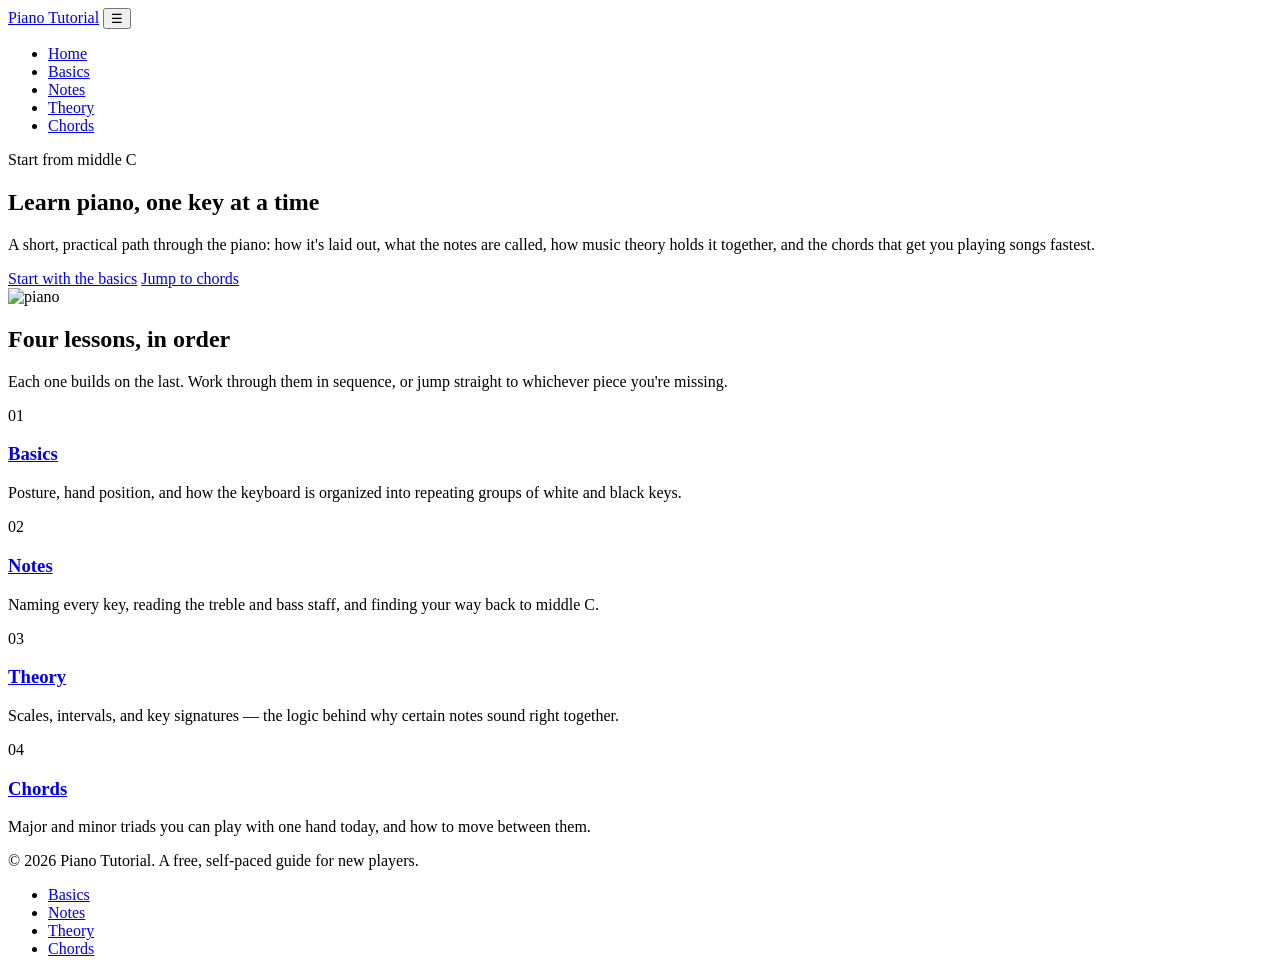
==== index.html @ c7feaade "Create index.html for piano tutorial homepage This HTML file serves as the main page for the piano t" ====
<!DOCTYPE html>
<html lang="en">

<head>
  <meta charset="UTF-8">
  <meta name="viewport" content="width=device-width, initial-scale=1.0">
  <title>Home — Piano Tutorial</title>
  <meta name="description" content="Learn piano from the ground up: keyboard basics, note names, theory, and chords.">
  <link rel="preconnect" href="https://fonts.googleapis.com">
  <link rel="preconnect" href="https://fonts.gstatic.com" crossorigin>
  <link
    href="https://fonts.googleapis.com/css2?family=Fraunces:ital,wght@0,500;0,600;1,500;1,600&family=Public+Sans:wght@400;500;600;700&display=swap"
    rel="stylesheet">
  <link rel="stylesheet" href="styles.css">
</head>

<body>
  <header class="site-header">
    <div class="container">
      <a class="logo" href="index.html">Piano Tutorial</a>
      <button class="nav-toggle" aria-label="Toggle menu" aria-expanded="false">&#9776;</button>
      <nav aria-label="Primary">
        <ul class="nav-links">
          <li><a href="index.html" aria-current="page">Home</a></li>
          <li><a href="basics.html">Basics</a></li>
          <li><a href="notes.html">Notes</a></li>
          <li><a href="theory.html">Theory</a></li>
          <li><a href="chords.html">Chords</a></li>
        </ul>
      </nav>
    </div>
  </header>

  <main>
    <section class="hero container">
      <p class="eyebrow">Start from middle C</p>
      <h1>Learn piano, one key at a time</h1>
      <p class="lede">A short, practical path through the piano: how it's laid out, what the notes are called, how music
        theory holds it together, and the chords that get you playing songs fastest.</p>
      <div class="hero-actions">
        <a class="btn btn-primary" href="basics.html">Start with the basics</a>
        <a class="btn btn-secondary" href="chords.html">Jump to chords</a>
      </div>
      <div class="keyboard-frame">
        <img src="img/piano.png" alt="piano">
      </div>
    </section>

    <section class="section container">
      <div class="section-head">
        <h2>Four lessons, in order</h2>
        <p>Each one builds on the last. Work through them in sequence, or jump straight to whichever piece you're
          missing.</p>
      </div>
      <div class="grid">
        <div class="card">
          <span class="index">01</span>
          <h3><a href="basics.html">Basics</a></h3>
          <p>Posture, hand position, and how the keyboard is organized into repeating groups of white and black keys.
          </p>
        </div>
        <div class="card">
          <span class="index">02</span>
          <h3><a href="notes.html">Notes</a></h3>
          <p>Naming every key, reading the treble and bass staff, and finding your way back to middle C.</p>
        </div>
        <div class="card">
          <span class="index">03</span>
          <h3><a href="theory.html">Theory</a></h3>
          <p>Scales, intervals, and key signatures — the logic behind why certain notes sound right together.</p>
        </div>
        <div class="card">
          <span class="index">04</span>
          <h3><a href="chords.html">Chords</a></h3>
          <p>Major and minor triads you can play with one hand today, and how to move between them.</p>
        </div>
      </div>
    </section>

  </main>
  <footer class="site-footer">
    <div class="container">
      <p>&copy; 2026 Piano Tutorial. A free, self-paced guide for new players.</p>
      <nav aria-label="Footer">
        <ul class="nav-links">
          <li><a href="basics.html">Basics</a></li>
          <li><a href="notes.html">Notes</a></li>
          <li><a href="theory.html">Theory</a></li>
          <li><a href="chords.html">Chords</a></li>
        </ul>
      </nav>
    </div>
  </footer>

  <script src="script.js"></script>
</body>

</html>
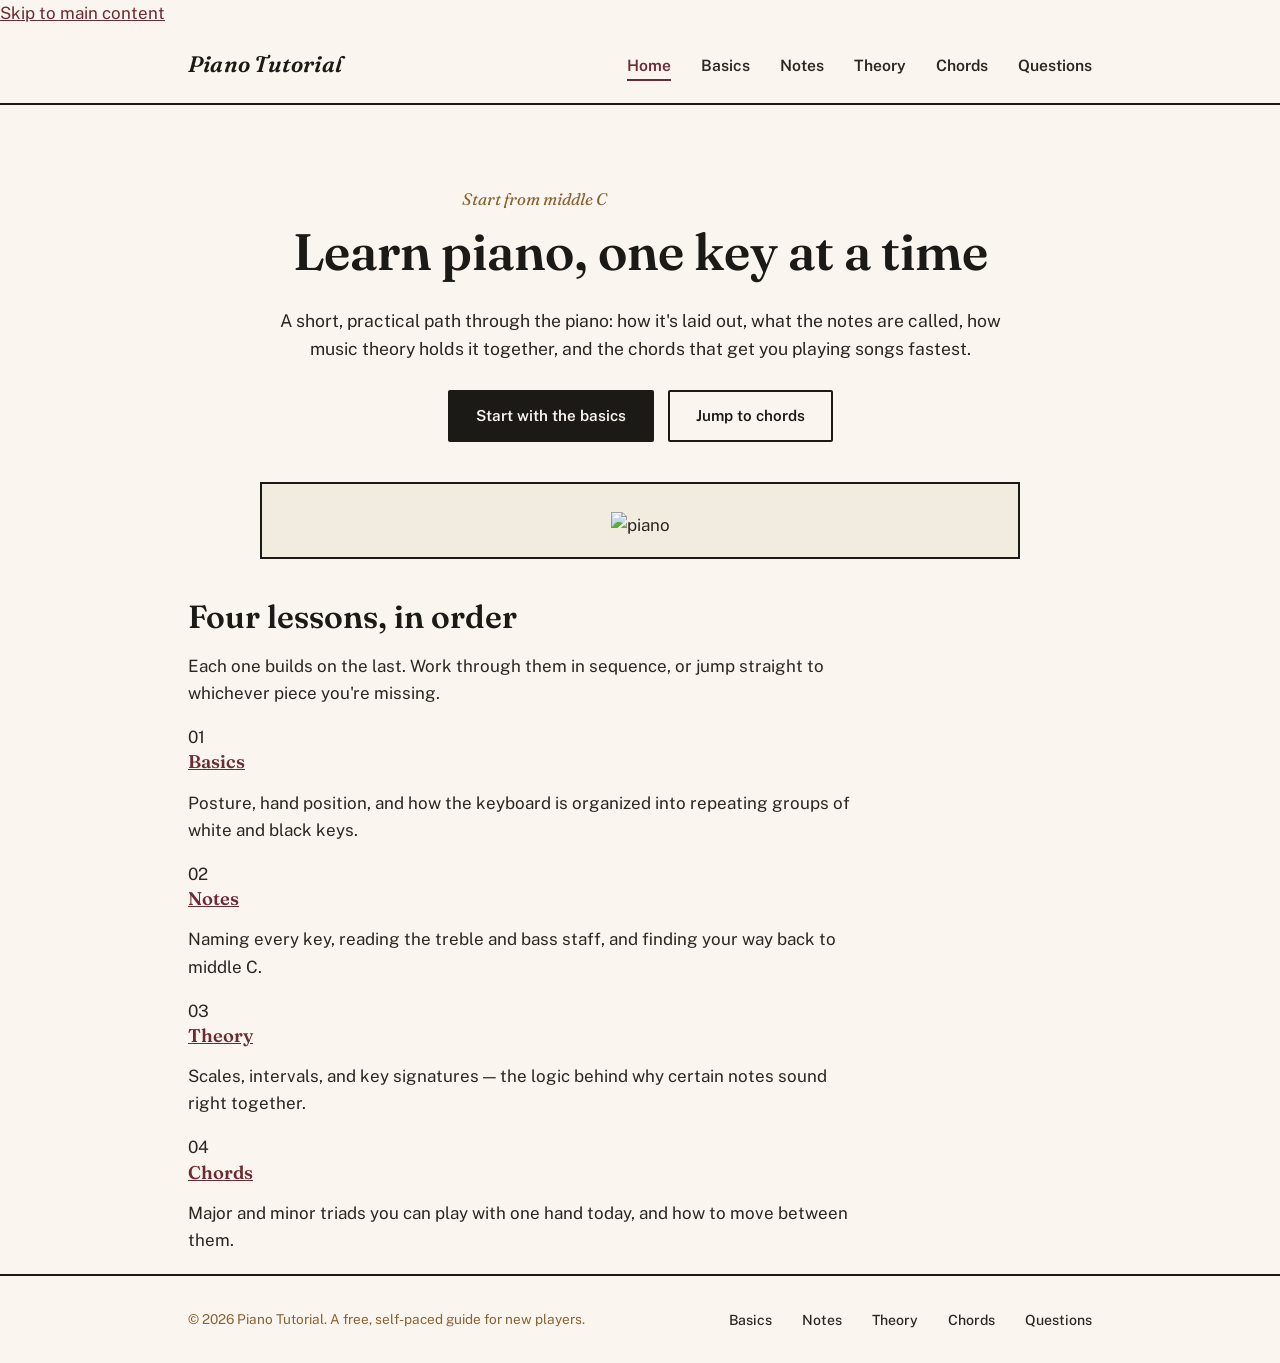
==== commit 6d88fddb: "Update title and add skip link in index.html" ====
--- a/index.html
+++ b/index.html
@@ -4,17 +4,20 @@
 <head>
   <meta charset="UTF-8">
   <meta name="viewport" content="width=device-width, initial-scale=1.0">
-  <title>Home — Piano Tutorial</title>
+  <title>Learn Piano for Beginners — Piano Tutorial</title>
   <meta name="description" content="Learn piano from the ground up: keyboard basics, note names, theory, and chords.">
+  <meta name="robots" content="index, follow">
   <link rel="preconnect" href="https://fonts.googleapis.com">
   <link rel="preconnect" href="https://fonts.gstatic.com" crossorigin>
   <link
     href="https://fonts.googleapis.com/css2?family=Fraunces:ital,wght@0,500;0,600;1,500;1,600&family=Public+Sans:wght@400;500;600;700&display=swap"
     rel="stylesheet">
   <link rel="stylesheet" href="styles.css">
+  <link rel="icon" href="images/favicon.png">
 </head>
 
 <body>
+  <a class="skip-link" href="#main">Skip to main content</a>
   <header class="site-header">
     <div class="container">
       <a class="logo" href="index.html">Piano Tutorial</a>
@@ -26,12 +29,13 @@
           <li><a href="notes.html">Notes</a></li>
           <li><a href="theory.html">Theory</a></li>
           <li><a href="chords.html">Chords</a></li>
+          <li><a href="questions.html">Questions</a></li>
         </ul>
       </nav>
     </div>
   </header>
 
-  <main>
+  <main id="main">
     <section class="hero container">
       <p class="eyebrow">Start from middle C</p>
       <h1>Learn piano, one key at a time</h1>
@@ -41,8 +45,10 @@
         <a class="btn btn-primary" href="basics.html">Start with the basics</a>
         <a class="btn btn-secondary" href="chords.html">Jump to chords</a>
       </div>
+
       <div class="keyboard-frame">
-        <img src="img/piano.png" alt="piano">
+        <img src="images/piano.png" alt="piano">
+      </div>
       </div>
     </section>
 
@@ -76,8 +82,8 @@
         </div>
       </div>
     </section>
+  </main>
 
-  </main>
   <footer class="site-footer">
     <div class="container">
       <p>&copy; 2026 Piano Tutorial. A free, self-paced guide for new players.</p>
@@ -87,6 +93,7 @@
           <li><a href="notes.html">Notes</a></li>
           <li><a href="theory.html">Theory</a></li>
           <li><a href="chords.html">Chords</a></li>
+          <li><a href="questions.html">Questions</a></li>
         </ul>
       </nav>
     </div>
--- a/styles.css
+++ b/styles.css
@@ -0,0 +1,300 @@
+:root {
+  --ivory: #faf6ef;
+  --ivory-dim: #f2ece0;
+  --ebony: #1c1a17;
+  --ink: #2a2622;
+  --brass: #a9793f;
+  --brass-dark: #8a6132;
+  --wine: #6e2a33;
+  --line: #ddd2bd;
+  --line-strong: #1c1a17;
+
+  --serif: "Fraunces", Georgia, serif;
+  --sans: "Public Sans", -apple-system, BlinkMacSystemFont, "Segoe UI", sans-serif;
+
+  --max: 960px;
+}
+
+* {
+  box-sizing: border-box;
+}
+
+html {
+  scroll-behavior: smooth;
+}
+
+body {
+  margin: 0;
+  background: var(--ivory);
+  color: var(--ink);
+  font-family: var(--sans);
+  font-size: 17px;
+  line-height: 1.6;
+  -webkit-font-smoothing: antialiased;
+}
+
+img,
+svg {
+  max-width: 100%;
+}
+
+a {
+  color: var(--wine);
+}
+
+a:focus-visible,
+button:focus-visible,
+.nav-links a:focus-visible {
+  outline: 2px solid var(--brass);
+  outline-offset: 3px;
+}
+
+h1,
+h2,
+h3 {
+  font-family: var(--serif);
+  font-weight: 600;
+  line-height: 1.15;
+  margin: 0 0 0.5em;
+  color: var(--ebony);
+}
+
+h1 {
+  font-size: clamp(2.1rem, 4vw, 3.2rem);
+}
+
+h2 {
+  font-size: clamp(1.5rem, 2.6vw, 2rem);
+}
+
+h3 {
+  font-size: 1.15rem;
+}
+
+p {
+  max-width: 68ch;
+}
+
+.container {
+  max-width: var(--max);
+  margin: 0 auto;
+  padding: 0 28px;
+}
+
+/* ---------------- Header / Nav ---------------- */
+
+.site-header {
+  border-bottom: 2px solid var(--line-strong);
+  background: var(--ivory);
+  position: sticky;
+  top: 0;
+  z-index: 10;
+}
+
+.site-header .container {
+  display: flex;
+  align-items: center;
+  justify-content: space-between;
+  height: 76px;
+}
+
+.logo {
+  font-family: var(--serif);
+  font-weight: 600;
+  font-style: italic;
+  font-size: 1.4rem;
+  color: var(--ebony);
+  text-decoration: none;
+  letter-spacing: 0.01em;
+}
+
+.nav-links {
+  display: flex;
+  gap: 30px;
+  list-style: none;
+  margin: 0;
+  padding: 0;
+}
+
+.nav-links a {
+  color: var(--ink);
+  text-decoration: none;
+  font-size: 0.98rem;
+  font-weight: 600;
+  padding-bottom: 4px;
+  border-bottom: 2px solid transparent;
+  transition: border-color 0.15s ease, color 0.15s ease;
+}
+
+.nav-links a:hover {
+  border-color: var(--brass);
+}
+
+.nav-links a[aria-current="page"] {
+  color: var(--wine);
+  border-color: var(--wine);
+}
+
+.nav-toggle {
+  display: none;
+  background: none;
+  border: 2px solid var(--line-strong);
+  width: 40px;
+  height: 36px;
+  font-size: 1.2rem;
+  line-height: 1;
+  cursor: pointer;
+  color: var(--ebony);
+  transition: transform 0.12s ease;
+}
+
+/* ---------------- Hero ---------------- */
+
+.hero {
+  padding: 64px 0 40px;
+  text-align: center;
+}
+
+.hero .eyebrow {
+  color: var(--brass-dark);
+  font-family: var(--serif);
+  font-style: italic;
+  font-size: 1.05rem;
+  margin-bottom: 10px;
+}
+
+.hero p.lede {
+  margin: 18px auto 0;
+  font-size: 1.1rem;
+  color: var(--ink);
+}
+
+.hero-actions {
+  margin-top: 26px;
+  display: flex;
+  gap: 14px;
+  justify-content: center;
+  flex-wrap: wrap;
+}
+
+.keyboard-frame {
+  margin: 40px auto 0;
+  max-width: 760px;
+  border: 2px solid var(--line-strong);
+  background: var(--ivory-dim);
+  padding: 28px 20px 18px;
+}
+
+.keyboard-caption {
+  margin-top: 10px;
+  font-size: 0.85rem;
+  color: var(--brass-dark);
+  text-align: center;
+}
+
+/* ---------------- Buttons ---------------- */
+
+.btn {
+  display: inline-block;
+  padding: 12px 26px;
+  border-radius: 2px;
+  font-weight: 600;
+  font-size: 0.95rem;
+  text-decoration: none;
+  border: 2px solid var(--ebony);
+  transition: background 0.15s ease, color 0.15s ease, transform 0.12s ease;
+}
+
+.btn-primary {
+  background: var(--ebony);
+  color: var(--ivory);
+}
+
+.btn-primary:hover {
+  background: var(--wine);
+  border-color: var(--wine);
+}
+
+.btn-secondary {
+  background: transparent;
+  color: var(--ebony);
+}
+
+.btn-secondary:hover {
+  background: var(--ivory-dim);
+}
+
+/* ---------------- Footer ---------------- */
+
+.site-footer {
+  border-top: 2px solid var(--line-strong);
+  padding: 30px 0;
+  margin-top: 20px;
+}
+
+.site-footer .container {
+  display: flex;
+  justify-content: space-between;
+  align-items: center;
+  flex-wrap: wrap;
+  gap: 12px;
+}
+
+.site-footer p {
+  margin: 0;
+  font-size: 0.85rem;
+  color: var(--brass-dark);
+}
+
+.site-footer .nav-links a {
+  font-weight: 500;
+  font-size: 0.88rem;
+}
+
+/* ---------------- Responsive ---------------- */
+
+@media (max-width: 680px) {
+  .site-header .container {
+    height: auto;
+    padding: 16px 20px;
+    flex-wrap: wrap;
+    gap: 12px;
+  }
+
+  .nav-toggle {
+    display: inline-block;
+  }
+
+  .site-header .nav-links {
+    display: none;
+    width: 100%;
+    flex-direction: column;
+    gap: 4px;
+    text-align: center;
+    padding-top: 10px;
+    border-top: 1px solid var(--line);
+  }
+
+  .site-header .nav-links.is-open {
+    display: flex;
+  }
+
+  .keyboard-frame {
+    padding: 18px 10px 14px;
+  }
+
+  .site-footer .container {
+    flex-direction: column;
+    text-align: center;
+  }
+}
+
+@media (prefers-reduced-motion: reduce) {
+  html {
+    scroll-behavior: auto;
+  }
+
+  * {
+    transition: none !important;
+  }
+}
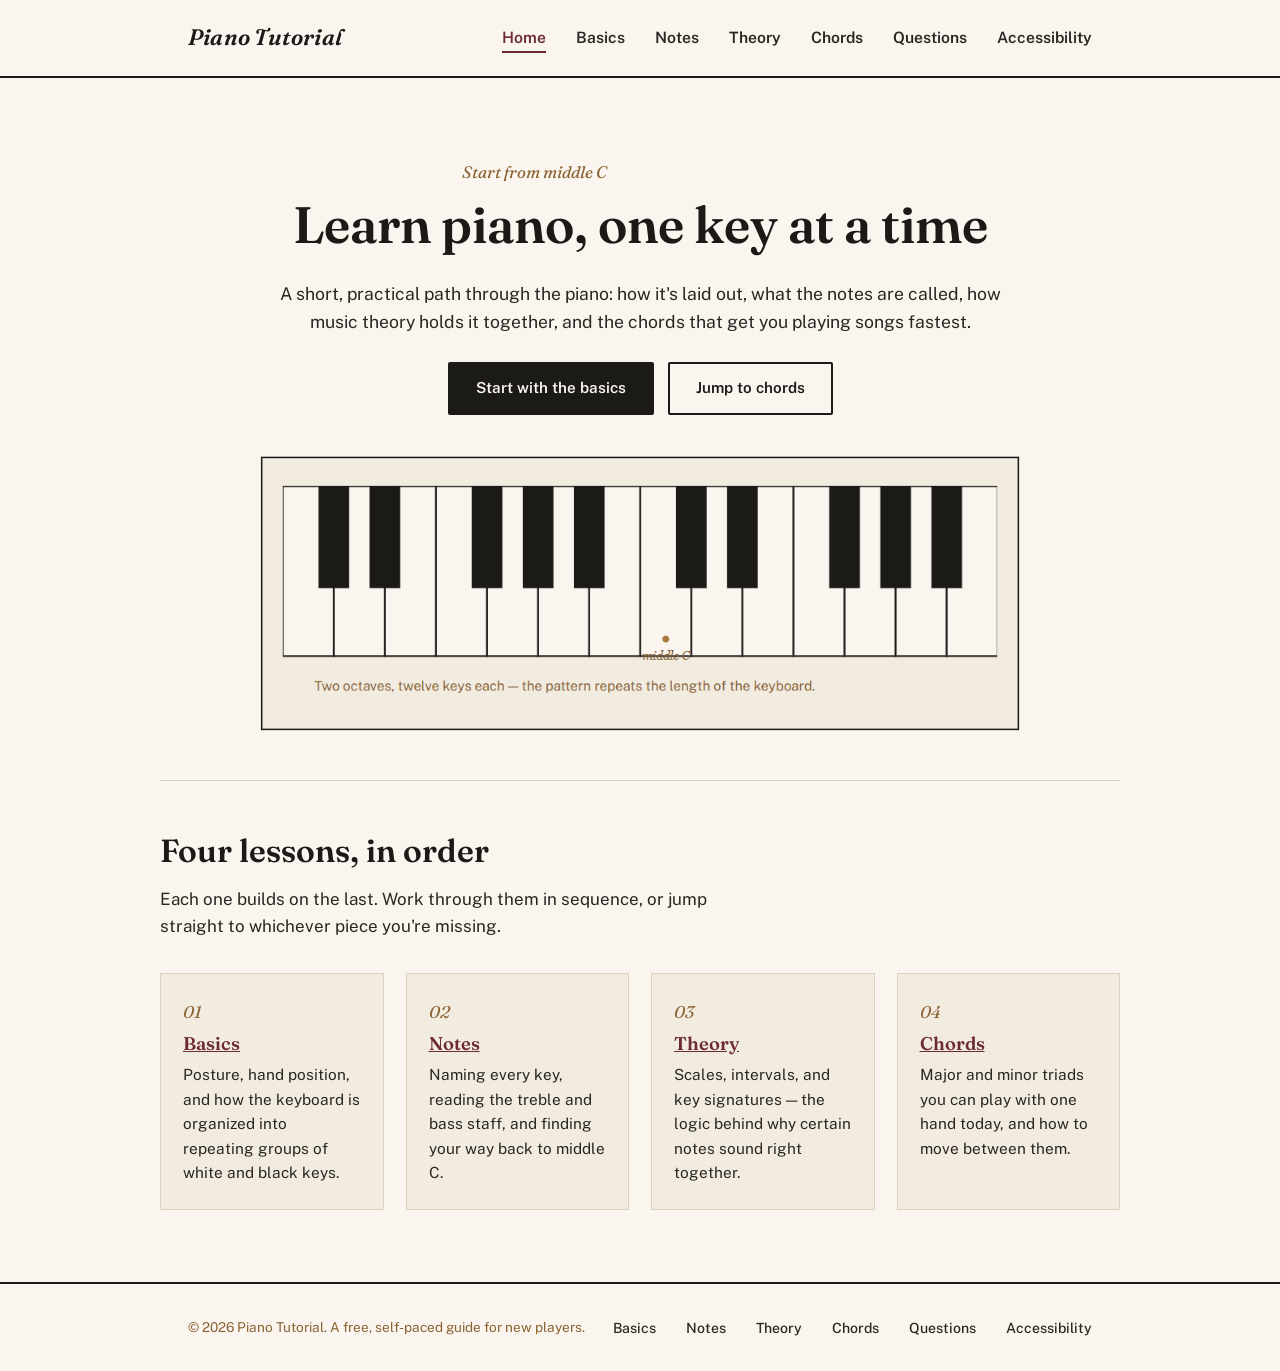
==== commit 840064d9: "Updated all the pages and uploaded them Added an accessibility page and a few other changes" ====
--- a/index.html
+++ b/index.html
@@ -4,7 +4,7 @@
 <head>
   <meta charset="UTF-8">
   <meta name="viewport" content="width=device-width, initial-scale=1.0">
-  <title>Learn Piano for Beginners — Piano Tutorial</title>
+  <title>Learn Piano for Beginners - Piano Tutorial</title>
   <meta name="description" content="Learn piano from the ground up: keyboard basics, note names, theory, and chords.">
   <meta name="robots" content="index, follow">
   <link rel="preconnect" href="https://fonts.googleapis.com">
@@ -17,7 +17,6 @@
 </head>
 
 <body>
-  <a class="skip-link" href="#main">Skip to main content</a>
   <header class="site-header">
     <div class="container">
       <a class="logo" href="index.html">Piano Tutorial</a>
@@ -30,6 +29,7 @@
           <li><a href="theory.html">Theory</a></li>
           <li><a href="chords.html">Chords</a></li>
           <li><a href="questions.html">Questions</a></li>
+          <li><a href="accessibility.html">Accessibility</a></li>
         </ul>
       </nav>
     </div>
@@ -94,6 +94,7 @@
           <li><a href="theory.html">Theory</a></li>
           <li><a href="chords.html">Chords</a></li>
           <li><a href="questions.html">Questions</a></li>
+          <li><a href="accessibility.html">Accessibility</a></li>
         </ul>
       </nav>
     </div>
@@ -102,4 +103,4 @@
   <script src="script.js"></script>
 </body>
 
-</html>
+</html>
--- a/styles.css
+++ b/styles.css
@@ -180,9 +180,6 @@
 .keyboard-frame {
   margin: 40px auto 0;
   max-width: 760px;
-  border: 2px solid var(--line-strong);
-  background: var(--ivory-dim);
-  padding: 28px 20px 18px;
 }
 
 .keyboard-caption {
@@ -222,6 +219,77 @@
 
 .btn-secondary:hover {
   background: var(--ivory-dim);
+}
+
+/* ---------------- Sections / cards ---------------- */
+
+.section {
+  padding: 52px 0;
+  border-top: 1px solid var(--line);
+}
+
+.section-head {
+  max-width: 60ch;
+  margin-bottom: 32px;
+}
+
+.grid {
+  display: grid;
+  grid-template-columns: repeat(auto-fit, minmax(210px, 1fr));
+  gap: 22px;
+}
+
+.chord-grid {
+  display: grid;
+  grid-template-columns: repeat(2, 1fr);
+  gap: 28px;
+}
+
+.card {
+  border: 1px solid var(--line);
+  background: var(--ivory-dim);
+  padding: 24px 22px;
+}
+
+.card .index {
+  display: inline-block;
+  font-family: var(--serif);
+  font-style: italic;
+  color: var(--brass-dark);
+  margin-bottom: 8px;
+}
+
+.card h2,
+.card h3 {
+  font-size: 1.15rem;
+  margin-bottom: 8px;
+}
+
+.card p {
+  margin: 0;
+  font-size: 0.96rem;
+}
+
+/* ---------------- Note / key reference table ---------------- */
+
+.ref-table {
+  width: 100%;
+  border-collapse: collapse;
+  margin-top: 10px;
+}
+
+.ref-table th,
+.ref-table td {
+  text-align: left;
+  padding: 12px 14px;
+  border-bottom: 1px solid var(--line);
+  font-size: 0.95rem;
+}
+
+.ref-table th {
+  font-family: var(--serif);
+  font-weight: 600;
+  color: var(--ebony);
 }
 
 /* ---------------- Footer ---------------- */
@@ -298,3 +366,141 @@
     transition: none !important;
   }
 }
+
+/* ---------------- Question form ---------------- */
+
+.question-form {
+  max-width: 560px;
+  margin: 0 auto;
+  border: 1px solid var(--line);
+  background: var(--ivory-dim);
+  padding: 28px 26px;
+}
+
+.question-form label {
+  display: block;
+  margin: 0 0 6px;
+  font-weight: 600;
+  font-size: 0.95rem;
+  color: var(--ebony);
+}
+
+.question-form input[type="text"],
+.question-form input[type="email"],
+.question-form textarea {
+  display: block;
+  width: 100%;
+  margin-bottom: 18px;
+  padding: 11px 12px;
+  font: inherit;
+  color: var(--ink);
+  background: var(--ivory);
+  border: 2px solid var(--line-strong);
+  border-radius: 2px;
+}
+
+.question-form textarea {
+  resize: vertical;
+}
+
+.question-form input:focus-visible,
+.question-form textarea:focus-visible {
+  outline: 2px solid var(--brass);
+  outline-offset: 2px;
+}
+
+.question-form .btn {
+  cursor: pointer;
+  font-family: var(--sans);
+}
+
+.form-status {
+  margin: 14px 0 0;
+  font-size: 0.95rem;
+  font-weight: 600;
+}
+
+.form-status.is-success {
+  color: var(--brass-dark);
+}
+
+.form-status.is-error {
+  color: var(--wine);
+}
+
+/* ---------------- Figures (same look as the home keyboard frame) ---------------- */
+
+.figure {
+  margin: 28px 0 0;
+  max-width: 640px;
+}
+
+.figure img {
+  display: block;
+  margin: 0 auto;
+  max-width: 100%;
+  height: auto;
+}
+
+.figure+.btn {
+  margin-top: 28px;
+}
+
+.figure figcaption {
+  margin-top: 10px;
+  font-size: 0.85rem;
+  color: var(--brass-dark);
+  text-align: center;
+}
+
+/* ---------------- Accessibility Page Centered---------------- */
+
+.accessibility-page {
+  text-align: center;
+}
+
+.accessibility-page .section-head {
+  margin-left: auto;
+  margin-right: auto;
+}
+
+.accessibility-page .section-head p {
+  margin-left: auto;
+  margin-right: auto;
+}
+
+/* ---------------- Form validation messages ---------------- */
+
+.field-error {
+  display: block;
+  margin: -12px 0 18px;
+  font-size: 0.88rem;
+  font-weight: 600;
+  color: var(--wine);
+}
+
+.field-error:empty {
+  display: none;
+}
+
+.question-form input[aria-invalid="true"],
+.question-form textarea[aria-invalid="true"] {
+  border-color: var(--wine);
+}
+
+.form-note {
+  margin: 10px 0 0;
+  font-size: 0.85rem;
+  color: var(--brass-dark);
+}
+
+/* ---------------- Mobile: keep text off the screen edges (phones only) ---------------- */
+
+@media (max-width: 680px) {
+
+  .hero.container,
+  .section.container {
+    padding-left: 20px;
+    padding-right: 20px;
+  }
+}
